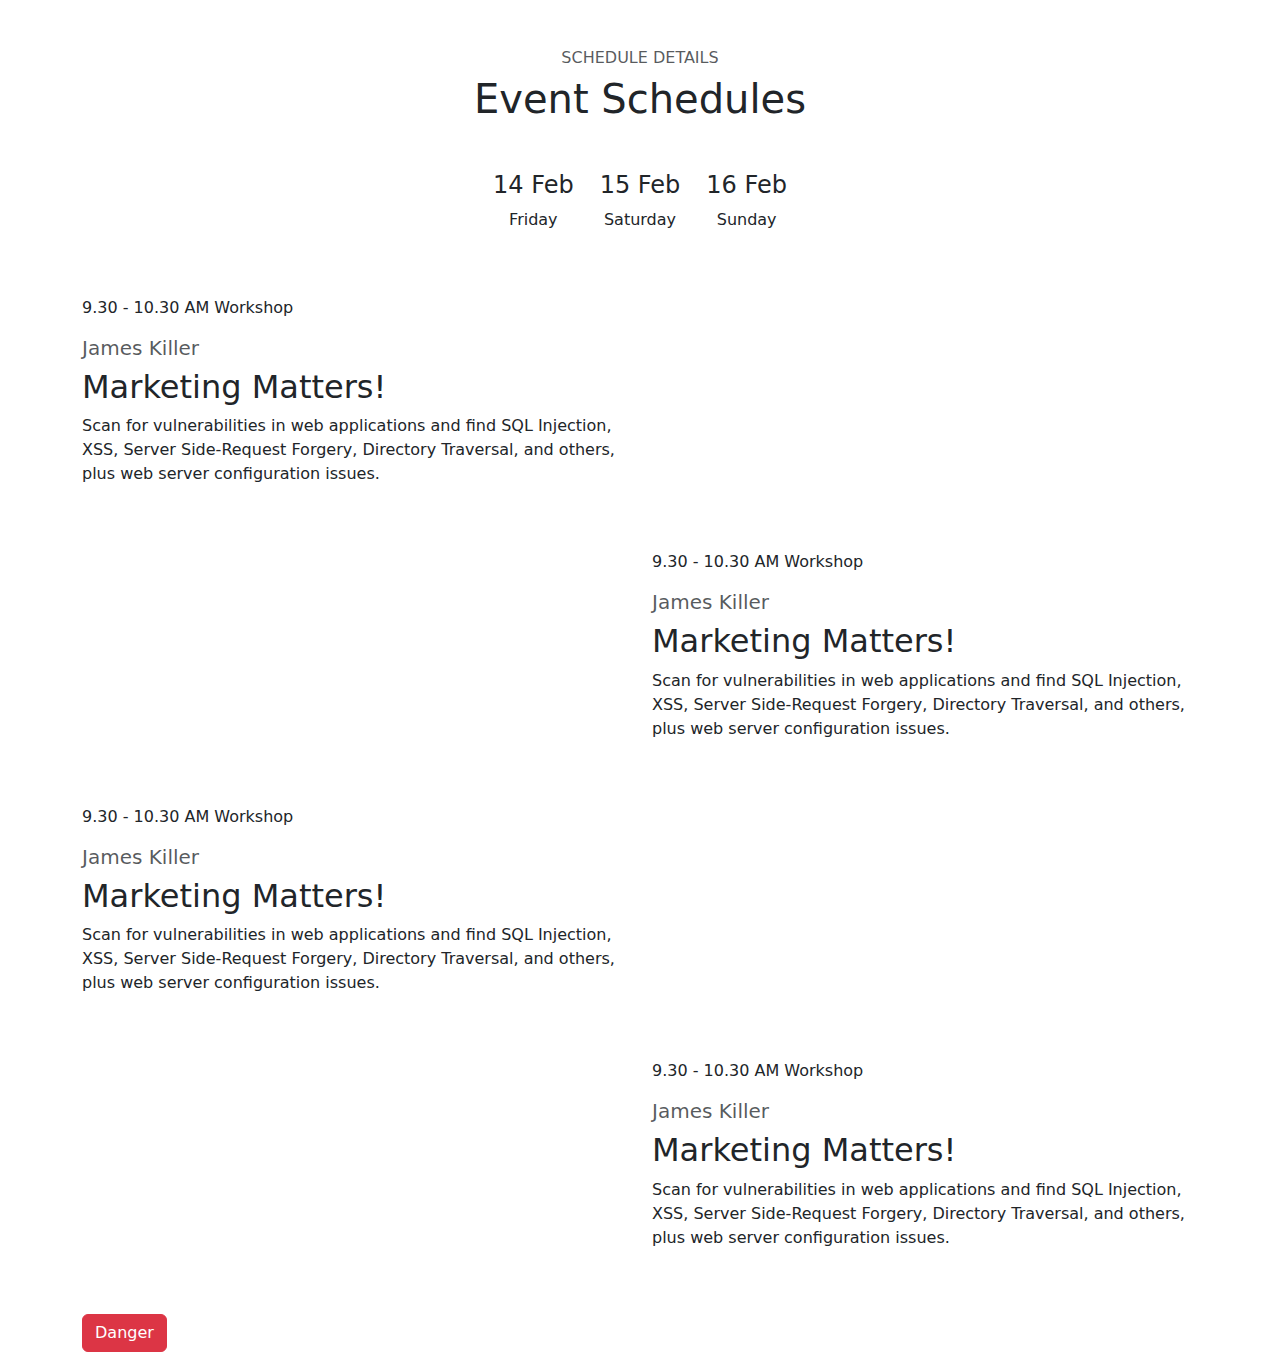
==== eighth-page.html @ 03993a3b "forth-page, eighth-page, sixth-page, tenth-page" ====
<!DOCTYPE html>
    <html lang="en">
    
    <head>
        <meta charset="UTF-8">
        <meta name="viewport" content="width=device-width, initial-scale=1.0">
        <title>Eighth-Page</title>
    
        <!-- Bootstrap 5 CDN Links -->
        <link rel="stylesheet" href="https://cdnjs.cloudflare.com/ajax/libs/twitter-bootstrap/5.1.0/css/bootstrap.min.css">
        <link rel="stylesheet" href="https://cdnjs.cloudflare.com/ajax/libs/font-awesome/5.15.4/css/all.min.css">
    
        <!-- Custom File's Link -->
        <link rel="stylesheet" href="./exhibz/style.css">
    </head>
    
    <body>
        <div class="container-fluid text-center mb-5 mt-5">
            <h6 class="text-muted">SCHEDULE DETAILS</h6>
            <h1 class="section-head">Event Schedules</h1>
            <div class="row justify-content-center mt-5">
                <div class="col-lg-1 text-center">
                    <h4>14 Feb</h4>
                    <p>Friday</p>
                </div>
                <div class="col-lg-1 text-center">
                    <h4>15 Feb</h4>
                    <p>Saturday</p>
                </div>
                <div class="col-lg-1  text-center">
                    <h4>16 Feb</h4>
                    <p>Sunday</p>
                </div>
            </div>
        </div>
        <div class="container mt-5 mb-5">
            <div class="row">
                <div class="col-lg-6 col-md-6 side-align-right">
                    <p class="text-color">9.30 - 10.30 AM Workshop</p>
                    <h5 class="text-muted">James Killer</h5>
                    <h2>Marketing Matters!</h2>
                    <p>Scan for vulnerabilities in web applications and find SQL Injection, XSS, Server Side-Request Forgery, Directory Traversal, and others, plus web server configuration issues. </p>
                </div>
                <div class="col-lg-6 col-md-6 ">
                </div>
            </div>
        </div>
        <div class="container mt-5 mb-5">
            <div class="row">
                <div class="col-lg-6 col-md-6 ">
                </div>
                <div class="col-lg-6 col-md-6">
                    <p class="text-color">9.30 - 10.30 AM Workshop</p>
                    <h5 class="text-muted">James Killer</h5>
                    <h2>Marketing Matters!</h2>
                    <p>Scan for vulnerabilities in web applications and find SQL Injection, XSS, Server Side-Request Forgery, Directory Traversal, and others, plus web server configuration issues. </p>
                </div>
            </div>
        </div>
        <div class="container mt-5 mb-5">
            <div class="row">
                <div class="col-lg-6 col-md-6 side-align-right">
                    <p class="text-color">9.30 - 10.30 AM Workshop</p>
                    <h5 class="text-muted">James Killer</h5>
                    <h2>Marketing Matters!</h2>
                    <p>Scan for vulnerabilities in web applications and find SQL Injection, XSS, Server Side-Request Forgery, Directory Traversal, and others, plus web server configuration issues. </p>
                </div>
                <div class="col-lg-6 col-md-6 ">
                </div>
            </div>
        </div>
        <div class="container mt-5 mb-5">
            <div class="row">
                <div class="col-lg-6 col-md-6 ">
                </div>
                <div class="col-lg-6 col-md-6">
                    <p class="text-color">9.30 - 10.30 AM Workshop</p>
                    <h5 class="text-muted">James Killer</h5>
                    <h2>Marketing Matters!</h2>
                    <p>Scan for vulnerabilities in web applications and find SQL Injection, XSS, Server Side-Request Forgery, Directory Traversal, and others, plus web server configuration issues. </p>
                </div>
            </div>
        </div>
        <div class="container">
            <div class="col-lg-4 justify-content-center">
                <button type="button" class="btn btn-danger">Danger</button>

            </div>
        </div>
 

        <!-- Bootstrap 5 JS CDN Links -->
        <script src="https://cdnjs.cloudflare.com/ajax/libs/popper.js/2.9.2/umd/popper.min.js"></script>
        <script src="https://cdnjs.cloudflare.com/ajax/libs/twitter-bootstrap/5.1.0/js/bootstrap.min.js"></script>
    </body>
    
    </html>
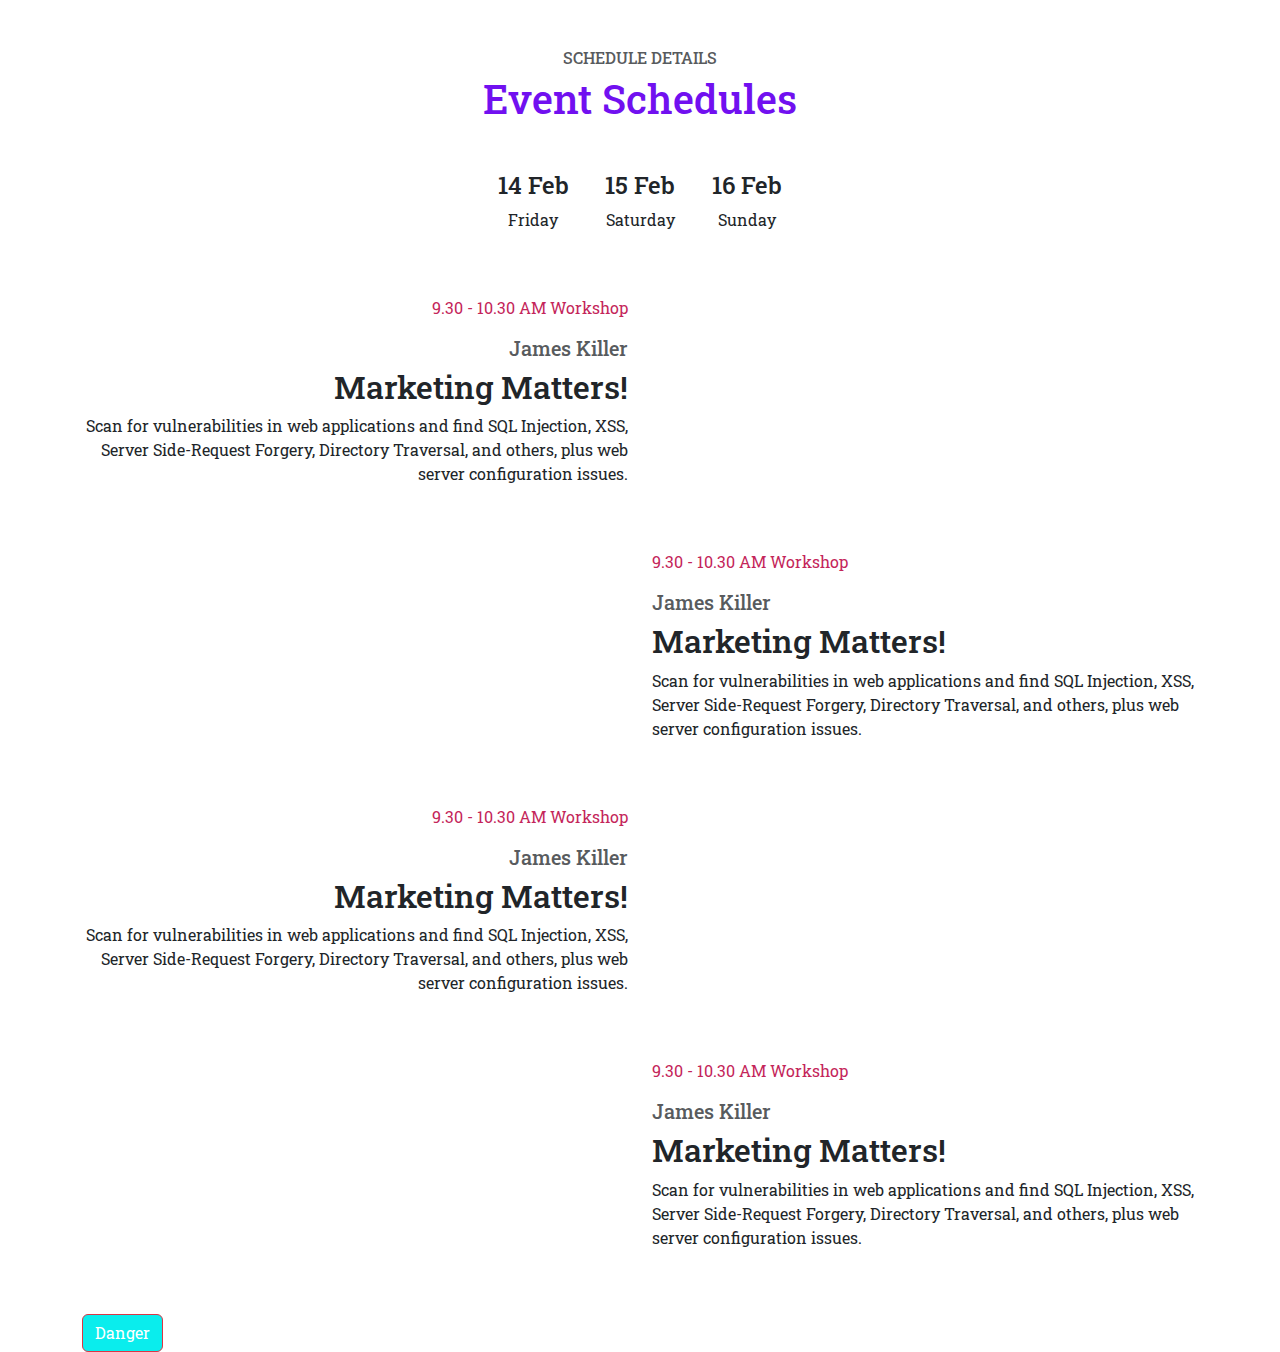
==== commit de4a3fca: "modification in forth and eighth page" ====
--- a/eighth-page.html
+++ b/eighth-page.html
@@ -12,7 +12,7 @@
         <link rel="stylesheet" href="https://cdnjs.cloudflare.com/ajax/libs/font-awesome/5.15.4/css/all.min.css">
     
         <!-- Custom File's Link -->
-        <link rel="stylesheet" href="./exhibz/style.css">
+        <link rel="stylesheet" href="style.css">
     </head>
     
     <body>
--- a/style.css
+++ b/style.css
@@ -0,0 +1,131 @@
+@import url('https://fonts.googleapis.com/css2?family=Roboto+Slab:wght@100;200;300;400;500;600;700;900&display=swap');
+
+body {
+    /* background: #3F3B51; */
+    font-family: 'Roboto Slab', serif;
+}
+
+button:focus,
+.navbar-toggler:focus {
+    outline: none;
+    box-shadow: none;
+}
+
+header {
+    background-color: #142525;
+    padding: 15px 0;
+
+}
+
+.navbar-brand {
+    font-size: 40px;
+    font-weight: 700;
+    color: #0AEDED;
+    -webkit-text-stroke: #fff 1px;
+
+}
+
+.navbar-brand:hover {
+    color: #3F3B51;
+
+}
+
+.navbar-nav .nav-item {
+    margin: 0 10px;
+}
+
+.navbar-nav .nav-link {
+    font-size: 16px;
+    font-weight: 400;
+    color: #fff;
+    display: inline-block;
+}
+
+.dropdown-menu .dropdown-item {
+    margin-bottom: 10px;
+}
+
+.dropdown-menu .dropdown-item:hover {
+    background-color: #008489;
+    color: #fff;
+}
+
+.dropdown-mega .dropdown-menu {
+    width: 100%;
+}
+
+.dropdown-mega h5 {
+    padding-bottom: 12px;
+    border-bottom: 1px solid rgba(0, 0, 0, .125);
+    margin: 0;
+}
+
+.list-group-item {
+    font-size: 16px;
+    color: #3F3B51;
+    border: 0;
+    border-bottom: 1px solid rgba(0, 0, 0, .125);
+    padding: 12px 0;
+}
+
+.list-group-item:hover {
+    color: #008489;
+}
+
+.btn {
+    background-color: #0AEDED;
+}
+
+section {
+    height: 100vh;
+}
+footer a{
+    color: #0AEDED;
+
+}
+.wavy-underline{
+  text-decoration-line: overline underline;
+  text-decoration-style: wavy;
+}
+
+.bg-light-clr{
+  background-color: #0AEDED;
+}
+.side-align-right{
+  text-align: right;
+}
+.text-color{
+  color: rgb(196, 37, 90);
+}
+.section-head{
+  color: rgb(113, 16, 240);
+}
+.event-banner{
+    background-image: url(./assets/image/Usign-Gradients-Featured-Image.webp);
+    min-height: 300px;
+    width: 100%;
+
+}
+.evemt-banner-layer{
+    background-color: yellow;
+    opacity: 0.4;
+    width: 100%;
+
+}
+
+
+
+/* Responsive */
+@media(max-width: 991.5px) {
+    .navbar-brand {
+        font-size: 30px
+    }
+
+    .navbar-nav .nav-item {
+        margin: 5px 10px;
+    }
+
+    form {
+        margin: 30px 0;
+    }
+}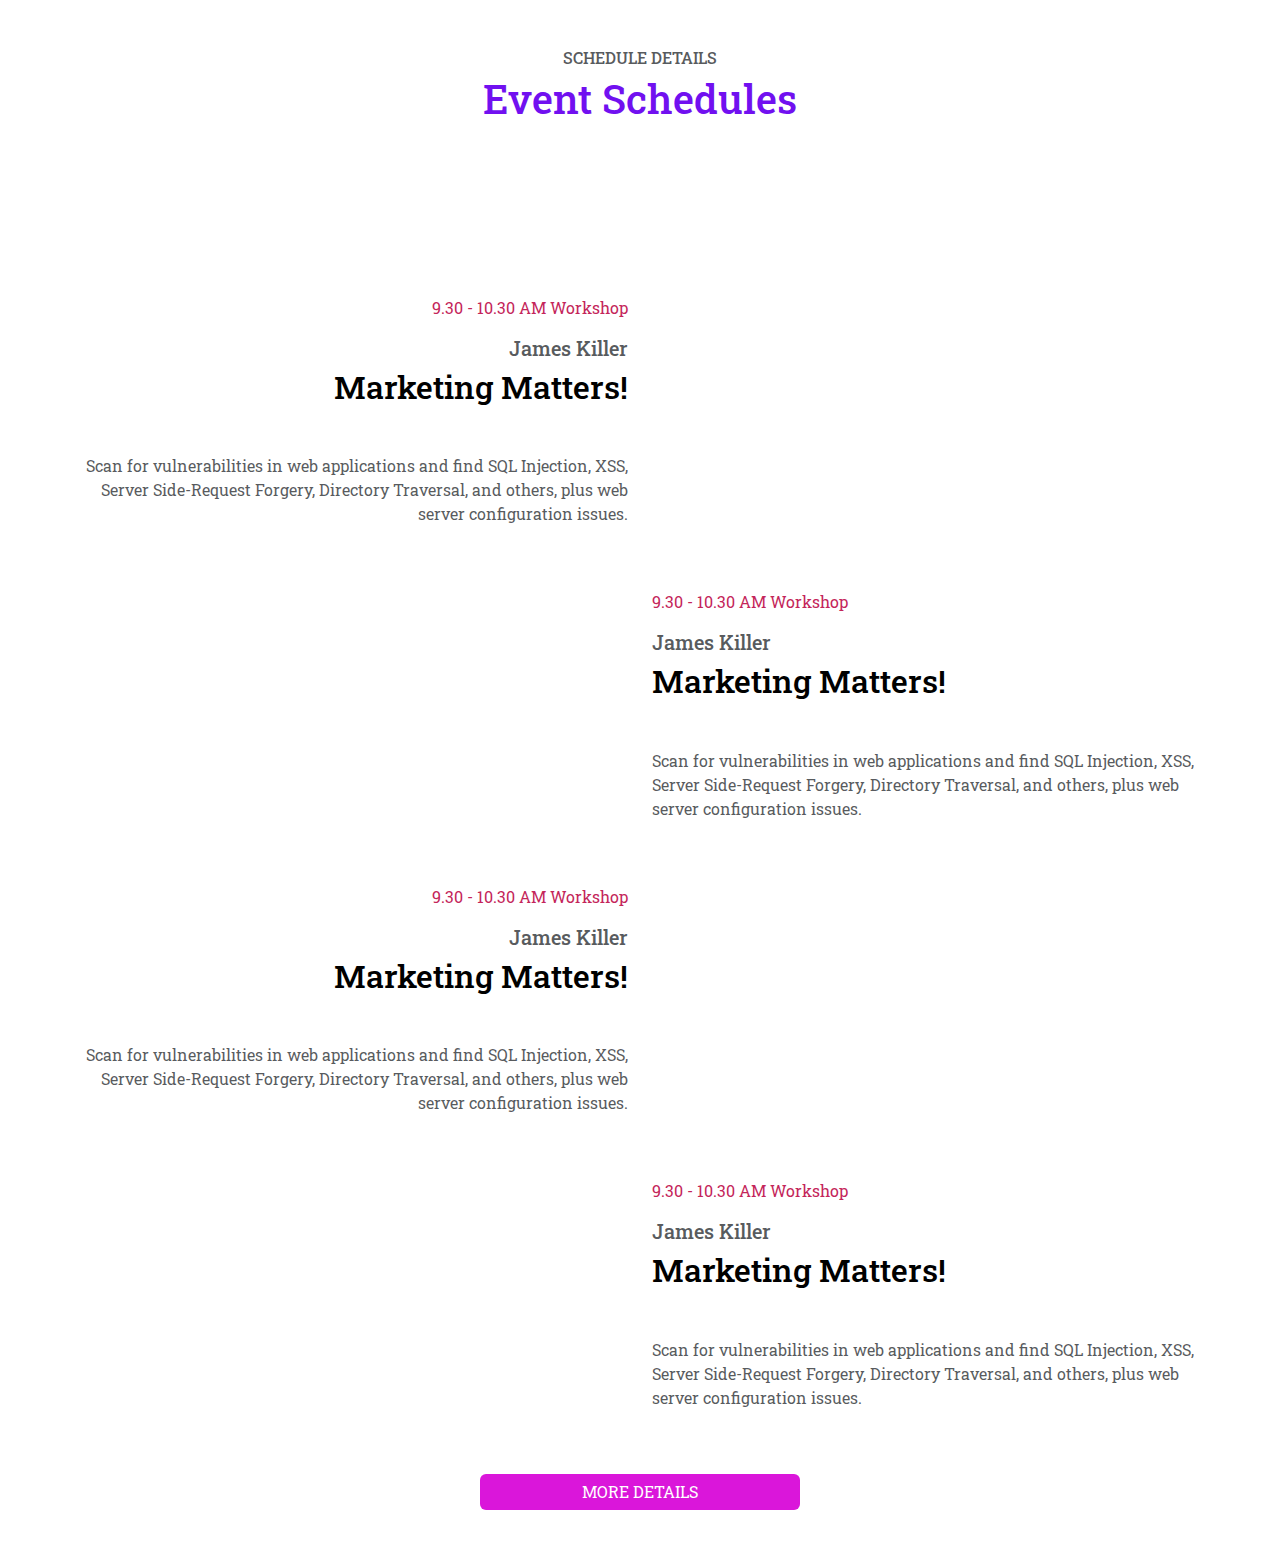
==== commit 960dcdfb: "modification in eigth-page and style sheet" ====
--- a/eighth-page.html
+++ b/eighth-page.html
@@ -39,8 +39,8 @@
                 <div class="col-lg-6 col-md-6 side-align-right">
                     <p class="text-color">9.30 - 10.30 AM Workshop</p>
                     <h5 class="text-muted">James Killer</h5>
-                    <h2>Marketing Matters!</h2>
-                    <p>Scan for vulnerabilities in web applications and find SQL Injection, XSS, Server Side-Request Forgery, Directory Traversal, and others, plus web server configuration issues. </p>
+                    <h2 class="event-schedule-details mb-5">Marketing Matters!</h2>
+                    <p class="text-muted">Scan for vulnerabilities in web applications and find SQL Injection, XSS, Server Side-Request Forgery, Directory Traversal, and others, plus web server configuration issues. </p>
                 </div>
                 <div class="col-lg-6 col-md-6 ">
                 </div>
@@ -53,8 +53,8 @@
                 <div class="col-lg-6 col-md-6">
                     <p class="text-color">9.30 - 10.30 AM Workshop</p>
                     <h5 class="text-muted">James Killer</h5>
-                    <h2>Marketing Matters!</h2>
-                    <p>Scan for vulnerabilities in web applications and find SQL Injection, XSS, Server Side-Request Forgery, Directory Traversal, and others, plus web server configuration issues. </p>
+                    <h2 class="event-schedule-details mb-5">Marketing Matters!</h2>
+                    <p class="text-muted">Scan for vulnerabilities in web applications and find SQL Injection, XSS, Server Side-Request Forgery, Directory Traversal, and others, plus web server configuration issues. </p>
                 </div>
             </div>
         </div>
@@ -63,8 +63,8 @@
                 <div class="col-lg-6 col-md-6 side-align-right">
                     <p class="text-color">9.30 - 10.30 AM Workshop</p>
                     <h5 class="text-muted">James Killer</h5>
-                    <h2>Marketing Matters!</h2>
-                    <p>Scan for vulnerabilities in web applications and find SQL Injection, XSS, Server Side-Request Forgery, Directory Traversal, and others, plus web server configuration issues. </p>
+                    <h2 class="event-schedule-details mb-5">Marketing Matters!</h2>
+                    <p class="text-muted">Scan for vulnerabilities in web applications and find SQL Injection, XSS, Server Side-Request Forgery, Directory Traversal, and others, plus web server configuration issues. </p>
                 </div>
                 <div class="col-lg-6 col-md-6 ">
                 </div>
@@ -77,17 +77,14 @@
                 <div class="col-lg-6 col-md-6">
                     <p class="text-color">9.30 - 10.30 AM Workshop</p>
                     <h5 class="text-muted">James Killer</h5>
-                    <h2>Marketing Matters!</h2>
-                    <p>Scan for vulnerabilities in web applications and find SQL Injection, XSS, Server Side-Request Forgery, Directory Traversal, and others, plus web server configuration issues. </p>
+                    <h2 class="event-schedule-details mb-5">Marketing Matters!</h2>
+                    <p class="text-muted">Scan for vulnerabilities in web applications and find SQL Injection, XSS, Server Side-Request Forgery, Directory Traversal, and others, plus web server configuration issues. </p>
                 </div>
             </div>
         </div>
-        <div class="container">
-            <div class="col-lg-4 justify-content-center">
-                <button type="button" class="btn btn-danger">Danger</button>
-
-            </div>
-        </div>
+        <div class="d-grid col-2 mx-auto mb-5 mt-5 col-lg-3 col-md-3 col-sm-3">
+            <button class="btn border-0" type="button">MORE DETAILS</button>
+          </div>
  
 
         <!-- Bootstrap 5 JS CDN Links -->
--- a/style.css
+++ b/style.css
@@ -1,9 +1,9 @@
 @import url('https://fonts.googleapis.com/css2?family=Roboto+Slab:wght@100;200;300;400;500;600;700;900&display=swap');
 
 body {
-    /* background: #3F3B51; */
     font-family: 'Roboto Slab', serif;
 }
+ /* Navbar CSS Start */
 
 button:focus,
 .navbar-toggler:focus {
@@ -12,22 +12,18 @@
 }
 
 header {
-    background-color: #142525;
+    background-color: #182627;
     padding: 15px 0;
-
 }
 
 .navbar-brand {
     font-size: 40px;
     font-weight: 700;
-    color: #0AEDED;
-    -webkit-text-stroke: #fff 1px;
-
+    color: #a508b9;
 }
 
 .navbar-brand:hover {
-    color: #3F3B51;
-
+    color: #f808f8;
 }
 
 .navbar-nav .nav-item {
@@ -73,59 +69,275 @@
 }
 
 .btn {
-    background-color: #0AEDED;
-}
+    background-color: #da16da;
+    color: white;
+}
+
+ /* Navbar CSS End */
+
+ /* Second Page CSS Start */
 
 section {
     height: 100vh;
 }
+/* Second Page CSS End */
+
+/* Forth Page CSS Start */
+
+.event-banner{
+  background-image: url(./assets/image/Usign-Gradients-Featured-Image.webp);
+  min-height: 250px;
+  width: 100%;
+}
+.event-heading, .event-description{
+  color: white;
+}
+.event-heading{
+  font-size: 60px;
+  font-weight: 800;
+}
+.row-height{
+  height: 250px;
+}
+
+/* Forth Page CSS End */
+
+/* Sixth page CSS Start */
+
+.card-details{
+  text-align: right;
+  background-color: red;
+  background-image: url(./assets/image/testimonial1.jpg);
+  position: relative;
+  min-height: 40vh;
+}
+.text-styling{
+  width: 90%;
+  text-align: center;
+  background-color: white;
+  position: absolute;
+  bottom: 0;
+  right: 0;
+}
+/* Sixth page CSS End */
+
+/* Eighth Page CSS Start */
+.text-color{
+  color: rgb(196, 37, 90);
+}
+.side-align-right{
+  text-align: right;
+}
+.event-schedule-details{
+  color: black;
+}
+/* Eighth Page CSS End */
+
+/* Tenth Page CSS Start */
+.section-head{
+  color: rgb(113, 16, 240);
+}
+
+/* Tenth Page CSS End */
+
+/* Responsive Media Query Start*/
+
+@media(max-width: 991.5px) {
+  .navbar-brand {
+      font-size: 30px
+  }
+
+  .navbar-nav .nav-item {
+      margin: 5px 10px;
+  }
+
+  form {
+      margin: 30px 0;
+  }
+}
+/* Media Query End*/
+
+/* ********************************************************* */
+
 footer a{
     color: #0AEDED;
 
 }
-.wavy-underline{
-  text-decoration-line: overline underline;
-  text-decoration-style: wavy;
-}
 
 .bg-light-clr{
   background-color: #0AEDED;
 }
-.side-align-right{
-  text-align: right;
-}
-.text-color{
-  color: rgb(196, 37, 90);
-}
-.section-head{
-  color: rgb(113, 16, 240);
-}
-.event-banner{
-    background-image: url(./assets/image/Usign-Gradients-Featured-Image.webp);
-    min-height: 300px;
-    width: 100%;
-
-}
-.evemt-banner-layer{
-    background-color: yellow;
-    opacity: 0.4;
-    width: 100%;
-
-}
-
-
-
-/* Responsive */
-@media(max-width: 991.5px) {
-    .navbar-brand {
-        font-size: 30px
-    }
-
-    .navbar-nav .nav-item {
-        margin: 5px 10px;
-    }
-
-    form {
-        margin: 30px 0;
-    }
-}+
+
+
+
+
+
+
+
+/* first page  */
+
+.d-block {
+    max-height: 80vh;
+    opacity: 1;
+  }
+
+  #logo {
+    position: absolute;
+    /* Reposition logo from the natural layout */
+    left: 300px;
+    bottom: 0px;
+    width: 1000px;
+    height: 70px;
+    z-index: 1;
+  }
+
+  .carousel-caption {
+    position: absolute;
+    padding-bottom: 8rem;
+    color: rgb(255, 255, 255);
+    text-align: center;
+  }
+
+  .bg-color {
+    color: white;
+    background: rgb(57, 63, 131);
+    background: linear-gradient(90deg, rgba(57, 63, 131, 1) 0%, rgba(56, 8, 55, 1) 53%);
+    height: 100px;
+  }
+
+  .fs-6 {
+    font-size: 10px !important;
+  }
+
+  /* second page  */
+  /* third page  */
+  body {
+    color: white;
+
+  }
+
+  .dot {
+    height: 250px;
+    width: 250px;
+    background-color: #bbb;
+    border-radius: 50%;
+    display: inline-block;
+    padding: 20px;
+  }
+
+  .fa-solid {
+    font-size: 70px;
+    padding: 30px;
+
+  }
+
+  .cir-1 {
+    background-color: orangered;
+    background: rgb(247, 4, 4);
+    background: radial-gradient(circle, rgba(247, 4, 4, 1) 0%, rgba(252, 176, 70, 0.9895308465182948) 100%);
+  }
+
+  .cir-2 {
+    background-color: slateblue;
+    background: rgb(212, 210, 236);
+    background: radial-gradient(circle, rgba(212, 210, 236, 1) 0%, rgba(69, 69, 185, 0.8242647400757178) 60%);
+  }
+
+  .cir-3 {
+    background-color: lightgreen;
+    background: rgb(186, 204, 197);
+    background: radial-gradient(circle, rgba(186, 204, 197, 0.8410714627647934) 20%, rgba(38, 233, 15, 1) 100%);
+
+  }
+
+  .cir-4 {
+    background-color: lightblue;
+    background: rgb(23, 4, 247);
+    background: linear-gradient(90deg, rgba(23, 4, 247, 1) 0%, rgba(70, 224, 252, 0.9895308465182948) 80%);
+  }
+  /* fourth page  */
+  /* fifth page  */
+  .color {
+    color: rgb(58, 40, 113);
+}
+/* sixth page  */
+/* seventh page  */
+.img-fluid {
+    max-height: 80vh;
+  }
+.bg-color {
+background: linear-gradient(90deg,
+        rgba(164, 225, 232, 1) 0%,
+        rgba(136, 136, 227, 1) 35%,
+        rgba(52, 50, 92, 1) 100%);
+  }
+  /* eight page  */
+  .back-color {
+    color: white;
+    background-color: rgb(60, 60, 113);
+  }
+
+  .dot {
+    height: 150px;
+    width: 150px;
+    background-color: #bbb;
+    border-radius: 50%;
+    display: inline-block;
+    padding: 20px;
+  }
+
+
+  .numberCircle {
+    width: 200px;
+    height: 200px;
+    border-radius: 50%;
+    text-align: center;
+    font-size: 22px;
+    border: none;
+    margin: 0 auto;
+    z-index: 1;
+    transform: translateY(-50%);
+    line-height: 50px;
+  }
+
+  .card-body {
+    color: black;
+  }
+
+
+
+  .fa-solid {
+    font-size: 80px;
+  }
+
+  .cir-1,
+  .btn-1 {
+    background: lightcoral;
+  }
+
+  .cir-2 {
+    background: coral;
+  }
+
+  .cir-3 {
+    background: rgb(60, 60, 113);
+  }
+
+  .btn-1 {
+
+    color: white;
+  }
+
+  .btn-2 {
+    background: coral;
+    color: white;
+  }
+
+  .btn-3 {
+    background: rgb(60, 60, 113);
+    color: white;
+  }
+
+  /* nineth page  */
+
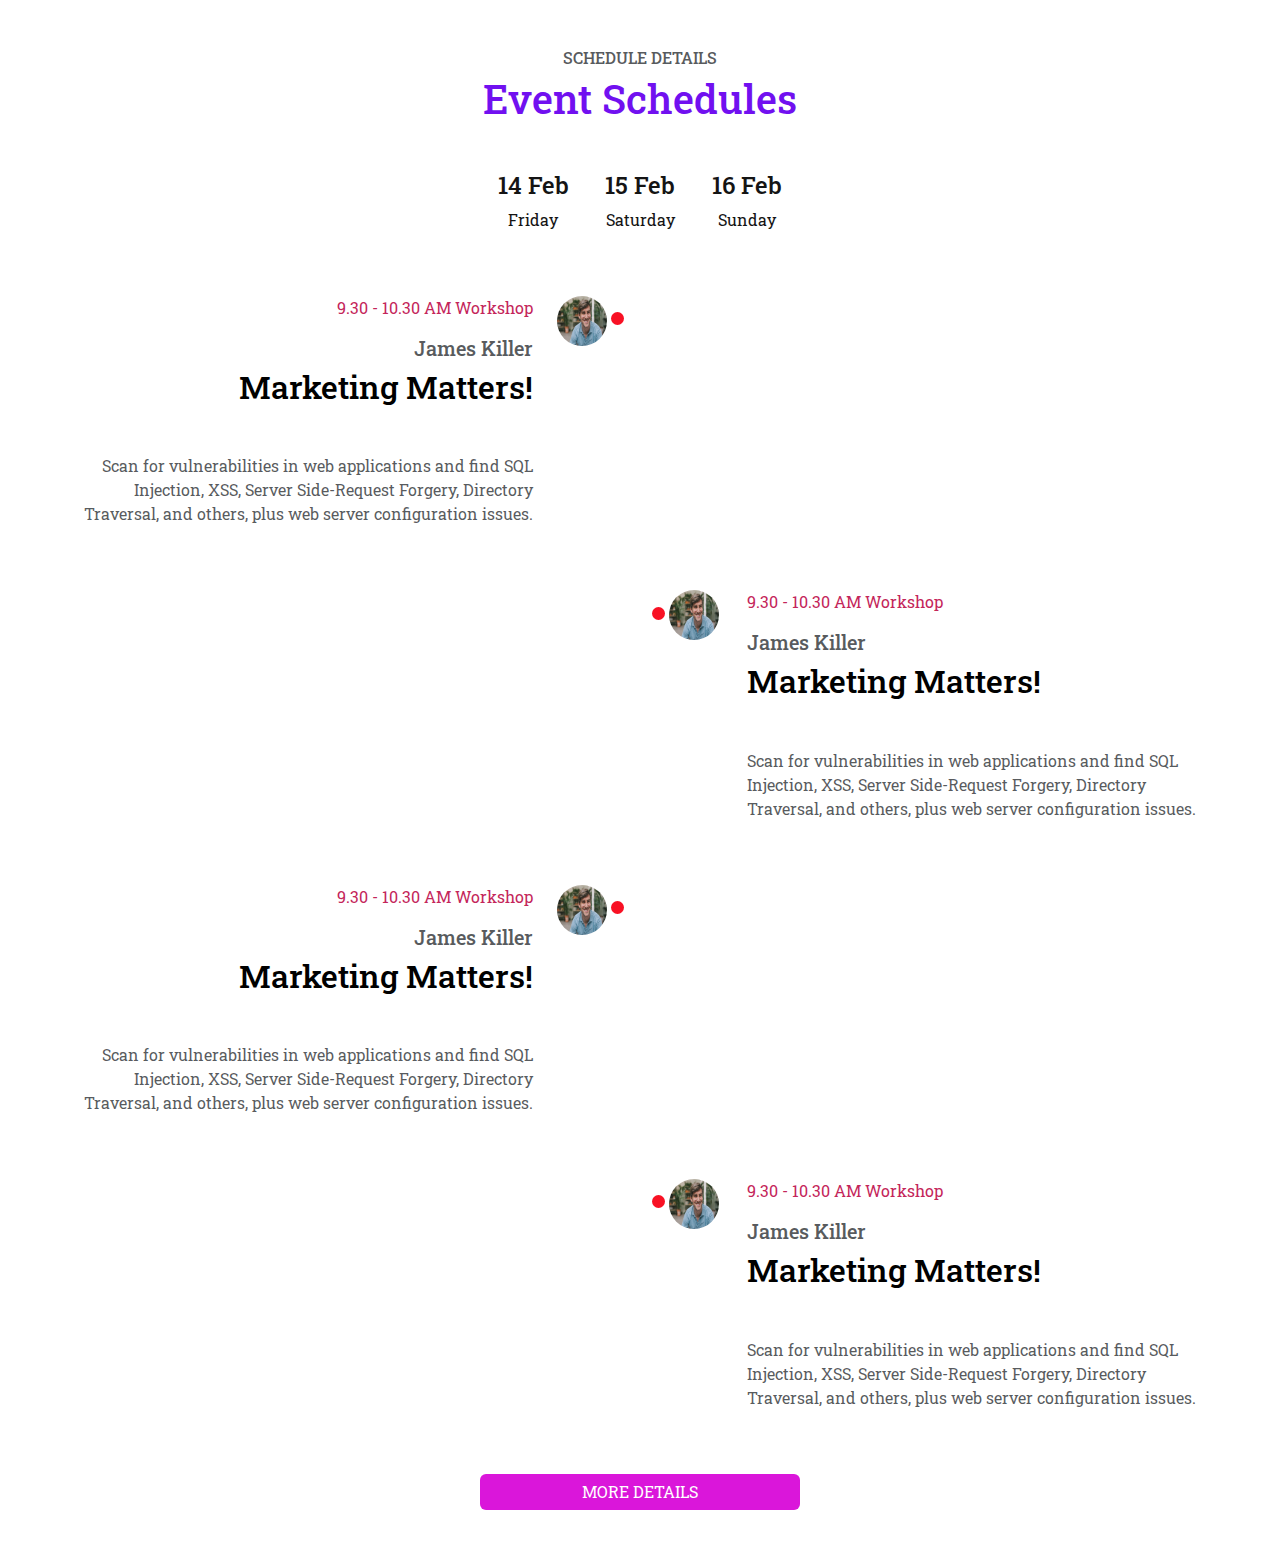
==== commit 2a6ace89: "modification in index, eighth section and css file" ====
--- a/eighth-page.html
+++ b/eighth-page.html
@@ -36,11 +36,15 @@
         </div>
         <div class="container mt-5 mb-5">
             <div class="row">
-                <div class="col-lg-6 col-md-6 side-align-right">
+                <div class="col-lg-5 col-md-5 side-align-right">
                     <p class="text-color">9.30 - 10.30 AM Workshop</p>
                     <h5 class="text-muted">James Killer</h5>
                     <h2 class="event-schedule-details mb-5">Marketing Matters!</h2>
                     <p class="text-muted">Scan for vulnerabilities in web applications and find SQL Injection, XSS, Server Side-Request Forgery, Directory Traversal, and others, plus web server configuration issues. </p>
+                </div>
+                <div class="col-lg-1 col-md-1">
+                    <img src="./assets/image/testimonial1.jpg" class="image-circular"> 
+                    <span class="bullet"></span>
                 </div>
                 <div class="col-lg-6 col-md-6 ">
                 </div>
@@ -50,21 +54,30 @@
             <div class="row">
                 <div class="col-lg-6 col-md-6 ">
                 </div>
-                <div class="col-lg-6 col-md-6">
+                <div class="col-lg-1 col-md-1">
+                    <span class="bullet"></span>
+                    <img src="./assets/image/testimonial1.jpg" class="image-circular"> 
+                </div>
+                <div class="col-lg-5 col-md-5">
                     <p class="text-color">9.30 - 10.30 AM Workshop</p>
                     <h5 class="text-muted">James Killer</h5>
                     <h2 class="event-schedule-details mb-5">Marketing Matters!</h2>
                     <p class="text-muted">Scan for vulnerabilities in web applications and find SQL Injection, XSS, Server Side-Request Forgery, Directory Traversal, and others, plus web server configuration issues. </p>
                 </div>
+                
             </div>
         </div>
         <div class="container mt-5 mb-5">
             <div class="row">
-                <div class="col-lg-6 col-md-6 side-align-right">
+                <div class="col-lg-5 col-md-5 side-align-right">
                     <p class="text-color">9.30 - 10.30 AM Workshop</p>
                     <h5 class="text-muted">James Killer</h5>
                     <h2 class="event-schedule-details mb-5">Marketing Matters!</h2>
                     <p class="text-muted">Scan for vulnerabilities in web applications and find SQL Injection, XSS, Server Side-Request Forgery, Directory Traversal, and others, plus web server configuration issues. </p>
+                </div>
+                <div class="col-lg-1 col-md-1">
+                    <img src="./assets/image/testimonial1.jpg" class="image-circular"> 
+                    <span class="bullet"></span>
                 </div>
                 <div class="col-lg-6 col-md-6 ">
                 </div>
@@ -74,7 +87,11 @@
             <div class="row">
                 <div class="col-lg-6 col-md-6 ">
                 </div>
-                <div class="col-lg-6 col-md-6">
+                <div class="col-lg-1 col-md-1">
+                    <span class="bullet"></span>
+                    <img src="./assets/image/testimonial1.jpg" class="image-circular"> 
+                </div>
+                <div class="col-lg-5 col-md-5">
                     <p class="text-color">9.30 - 10.30 AM Workshop</p>
                     <h5 class="text-muted">James Killer</h5>
                     <h2 class="event-schedule-details mb-5">Marketing Matters!</h2>
--- a/style.css
+++ b/style.css
@@ -97,7 +97,7 @@
   font-weight: 800;
 }
 .row-height{
-  height: 250px;
+  min-height: 250px;
 }
 
 /* Forth Page CSS End */
@@ -128,17 +128,34 @@
 .side-align-right{
   text-align: right;
 }
-.event-schedule-details{
-  color: black;
+.image-circular{
+  width: 50px;
+  height: 50px;
+  border-radius: 50%;
+}
+.bullet{
+  height: 13px;
+  width: 13px;
+  background-color: rgb(248, 17, 36);
+  border-radius: 50%;
+  display: inline-block;
+  padding: 5px;
 }
 /* Eighth Page CSS End */
 
 /* Tenth Page CSS Start */
+
 .section-head{
   color: rgb(113, 16, 240);
 }
 
 /* Tenth Page CSS End */
+
+/* Sixth-Eighth-Tenth Mixed  Start*/
+.event-schedule-details, .event-speaker-degination, .sponsor-category{
+  color: black;
+}
+/* Sixth-Eighth-Tenth Mixed CSS End */
 
 /* Responsive Media Query Start*/
 
@@ -157,42 +174,12 @@
 }
 /* Media Query End*/
 
-/* ********************************************************* */
-
-footer a{
-    color: #0AEDED;
-
-}
-
-.bg-light-clr{
-  background-color: #0AEDED;
-}
-
-
-
-
-
-
-
-
 /* first page  */
 
 .d-block {
     max-height: 80vh;
-    opacity: 1;
-  }
-
-  #logo {
-    position: absolute;
-    /* Reposition logo from the natural layout */
-    left: 300px;
-    bottom: 0px;
-    width: 1000px;
-    height: 70px;
-    z-index: 1;
-  }
-
-  .carousel-caption {
+  }
+ .carousel-caption {
     position: absolute;
     padding-bottom: 8rem;
     color: rgb(255, 255, 255);
@@ -203,24 +190,29 @@
     color: white;
     background: rgb(57, 63, 131);
     background: linear-gradient(90deg, rgba(57, 63, 131, 1) 0%, rgba(56, 8, 55, 1) 53%);
-    height: 100px;
+    /* height: 100px; */
   }
 
   .fs-6 {
     font-size: 10px !important;
+  }
+  @media(max-width: 992px) {
+    #logo {
+        display: block;
+    }
   }
 
   /* second page  */
   /* third page  */
   body {
-    color: white;
+    color: rgb(20, 20, 20);
 
   }
 
   .dot {
     height: 250px;
     width: 250px;
-    background-color: #bbb;
+    /* background-color: #bbb; */
     border-radius: 50%;
     display: inline-block;
     padding: 20px;
@@ -228,7 +220,7 @@
 
   .fa-solid {
     font-size: 70px;
-    padding: 30px;
+    padding: 15px;
 
   }
 
@@ -257,11 +249,13 @@
     background: linear-gradient(90deg, rgba(23, 4, 247, 1) 0%, rgba(70, 224, 252, 0.9895308465182948) 80%);
   }
   /* fourth page  */
+
   /* fifth page  */
   .color {
     color: rgb(58, 40, 113);
 }
 /* sixth page  */
+
 /* seventh page  */
 .img-fluid {
     max-height: 80vh;
@@ -271,6 +265,7 @@
         rgba(164, 225, 232, 1) 0%,
         rgba(136, 136, 227, 1) 35%,
         rgba(52, 50, 92, 1) 100%);
+        color: black;
   }
   /* eight page  */
   .back-color {
@@ -286,9 +281,7 @@
     display: inline-block;
     padding: 20px;
   }
-
-
-  .numberCircle {
+.numberCircle {
     width: 200px;
     height: 200px;
     border-radius: 50%;
@@ -304,10 +297,7 @@
   .card-body {
     color: black;
   }
-
-
-
-  .fa-solid {
+.fa-solid {
     font-size: 80px;
   }
 
